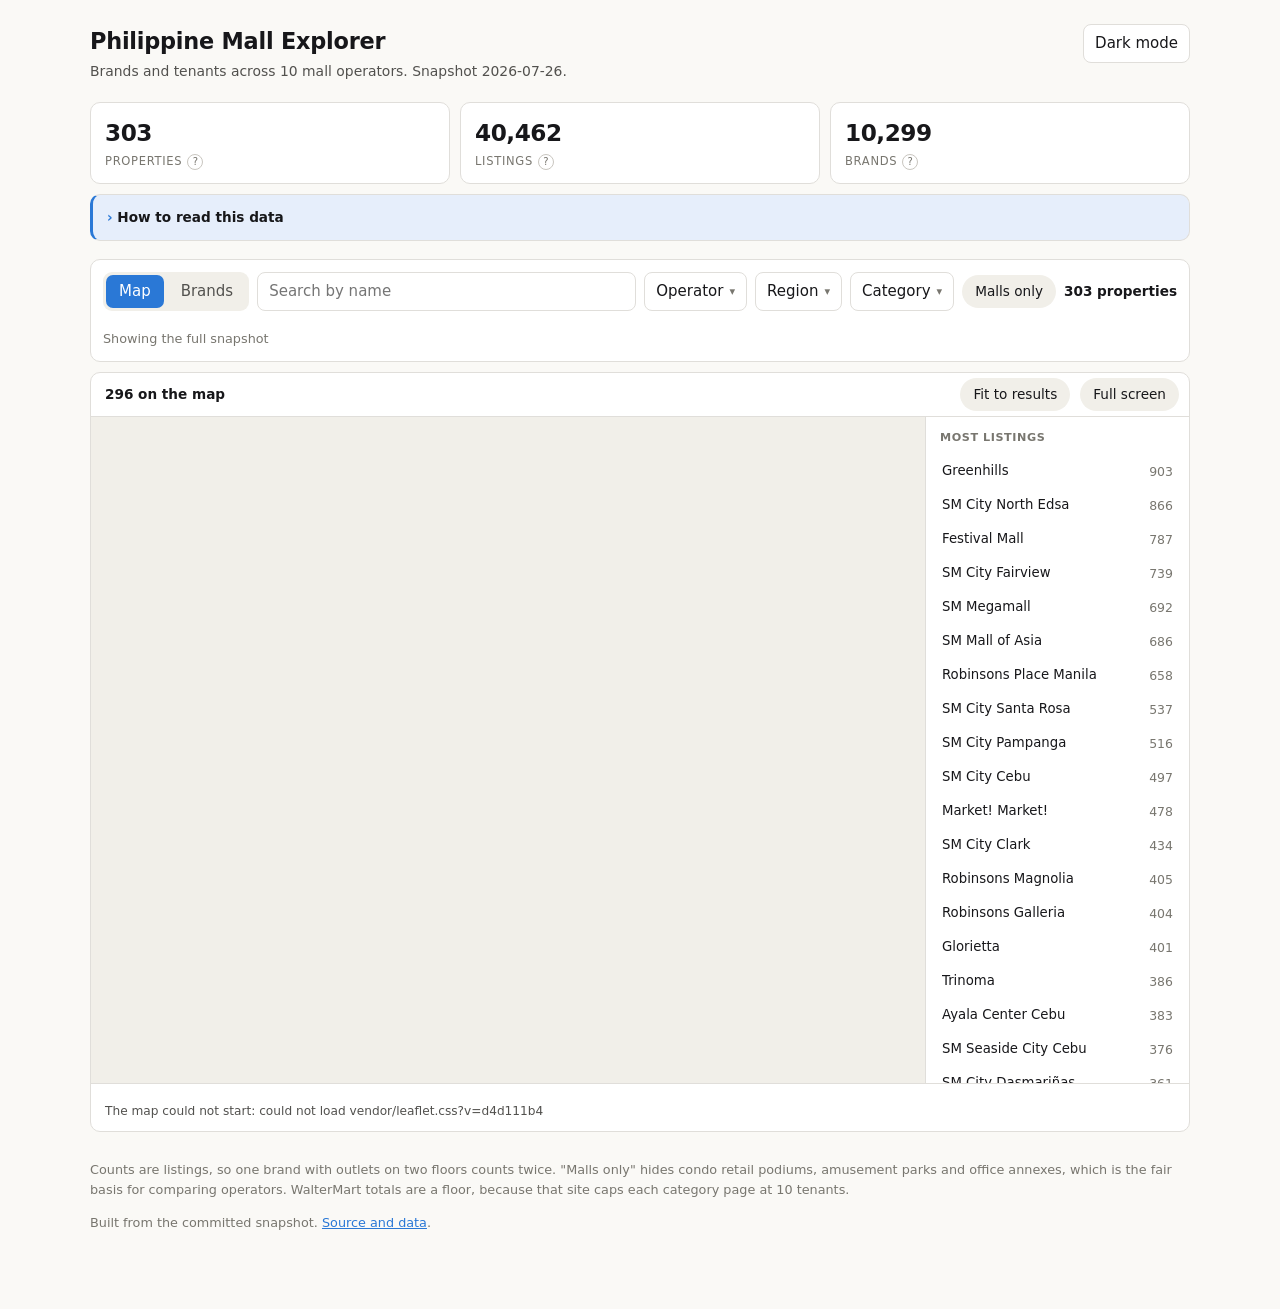
==== 4_website/site/index.html @ 9be8a609 "give the map the whole screen, and give the page back The map is what the page is for and it lived i" ====
<!doctype html>
<html lang="en">
<head>
<meta charset="utf-8">
<meta name="viewport" content="width=device-width, initial-scale=1">
<title>Philippine Mall Explorer</title>
<meta name="description" content="Search brands and tenants across Philippine mall operators.">
<!-- Strict policy: no inline script, and code only from this directory. The one
     remote origin is the map tile host, and the img-src below is rewritten from
     MALLSCAPE_TILE_URL at build time so the two can never disagree. -->
<meta http-equiv="Content-Security-Policy"
      content="default-src 'none'; script-src 'self'; style-src 'self'; connect-src 'self'; img-src 'self' data: https://tile.openstreetmap.org; base-uri 'none'; form-action 'none';">
<meta name="referrer" content="no-referrer">
<link rel="icon" href="data:image/svg+xml,%3Csvg xmlns='http://www.w3.org/2000/svg' viewBox='0 0 16 16'%3E%3Crect width='16' height='16' rx='3' fill='%232a78d6'/%3E%3C/svg%3E">
<link rel="stylesheet" href="styles.css?v=d4d111b4">
</head>
<body data-bundle="data-2884f60b8b26.json" data-snapshot="2026-07-26"
      data-tiles="https://tile.openstreetmap.org/{z}/{x}/{y}.png"
      data-tile-attribution="© OpenStreetMap contributors"
      data-tile-referrer="strict-origin-when-cross-origin"
      data-assets="d4d111b4">
<div class="wrap">

  <header>
    <div>
      <h1>Philippine Mall Explorer</h1>
      <p class="sub">Brands and tenants across <span id="opcount">...</span> mall operators. Snapshot <span id="date">loading</span>.</p>
    </div>
    <div class="spacer"></div>
    <button id="theme" type="button">Dark mode</button>
  </header>

  <p id="loading" class="empty">Loading data.</p>
  <p id="error" class="empty" hidden role="alert"></p>

  <main id="app" hidden>
    <div class="stats" id="stats"></div>
    <details class="quality" id="quality">
      <summary>How to read this data</summary>
      <p id="qualityText"></p>
    </details>

    <div class="controls">
      <div class="tabs" role="tablist" aria-label="What to browse">
        <button id="tab-map" type="button" role="tab" aria-selected="true">Map</button>
        <button id="tab-brands" type="button" role="tab" aria-selected="false">Brands</button>
      </div>

      <label class="search">
        <input id="q" type="search" placeholder="Search by name" autocomplete="off" spellcheck="false" aria-label="Search by name">
      </label>

      <div class="dd" id="dd-chain"></div>
      <div class="dd" id="dd-region"></div>
      <div class="dd" id="dd-category"></div>

      <button id="mallsOnly" class="chip" type="button" aria-pressed="false"
              title="Hides condo retail podiums, amusement parks and office annexes, so operators are compared on malls alone.">Malls only</button>
      <button id="reset" class="chip" type="button" hidden>Clear filters</button>
      <button id="focus" class="chip chip--focus" type="button" hidden></button>

      <span class="count" id="count"></span>
      <div class="hits" id="hits" hidden></div>
      <span class="scope" id="scope" aria-live="polite"></span>
    </div>

    <div class="panel map-panel" id="mapPanel">
      <div class="mapbar">
        <span class="mapcount" id="mapcount"></span>
        <button id="mapfit" class="chip" type="button">Fit to results</button>
        <button id="mapfull" class="chip" type="button" aria-pressed="false">Full screen</button>
      </div>
      <div class="mapgrid">
        <div id="map" aria-label="Map of Philippine mall properties" tabindex="0"></div>
        <aside class="maplist" id="maplist" aria-label="Properties shown on the map"></aside>
      </div>
      <p class="mapnote" id="mapnote"></p>
    </div>

    <div class="panel" id="listPanel" hidden>
      <div class="thead">
        <div>Name</div>
        <div class="hide-sm" id="col-2">Category</div>
        <div class="n reach" id="col-3">Reach<button class="help" type="button" id="help-rank"
             title="How many separate malls carry this brand, and that as a share of the malls matching your filters.">?</button></div>
      </div>
      <div class="viewport" id="viewport" tabindex="0">
        <div class="sizer" id="sizer"><div class="window" id="window"></div></div>
      </div>
      <p class="empty" id="empty" hidden>Nothing matches those filters.</p>
    </div>

    <footer>
      <p>
        Counts are listings, so one brand with outlets on two floors counts twice.
        "Malls only" hides condo retail podiums, amusement parks and office annexes,
        which is the fair basis for comparing operators. WalterMart totals are a
        floor, because that site caps each category page at 10 tenants.
      </p>
      <p>Built from the committed snapshot. <a href="https://github.com/alpharomercoma/philippine-mall-explorer">Source and data</a>.</p>
    </footer>
  </main>

</div>
<script src="app.js?v=d4d111b4" type="module"></script>
</body>
</html>
---- 4_website/site/styles.css ----
/* Philippine Mall Explorer
   Color budget follows 60/30/10:
     60% surface  -- page and card backgrounds
     30% structure -- text, borders, secondary fills
     10% accent    -- one blue, reserved for interactive state and data marks
   No gradients anywhere. Both themes are selected values, not an inverted flip. */

:root {
  color-scheme: light;
  --surface: #faf9f6;
  --surface-2: #ffffff;
  --surface-3: #f1efe9;
  --line: #e0deda;
  --line-strong: #c9c6c0;
  --ink: #17171a;
  --ink-2: #52514e;
  --ink-3: #78766f;
  --accent: #2a78d6;
  --accent-ink: #ffffff;
  --accent-soft: #e6eefb;
  --accent-2: #1baf7a;   /* second validated hue, category dots only */
  --radius: 10px;
  --row-h: 44px;
}

:root[data-theme="dark"] {
  color-scheme: dark;
  --surface: #131315;
  --surface-2: #1a1a1d;
  --surface-3: #232327;
  --line: #2e2e33;
  --line-strong: #43434a;
  --ink: #f4f4f2;
  --ink-2: #b9b8b3;
  --ink-3: #8b8a85;
  --accent: #3987e5;
  --accent-ink: #0b1420;
  --accent-soft: #17263a;
  --accent-2: #199e70;
}

@media (prefers-color-scheme: dark) {
  :root:not([data-theme="light"]) {
    color-scheme: dark;
    --surface: #131315;
    --surface-2: #1a1a1d;
    --surface-3: #232327;
    --line: #2e2e33;
    --line-strong: #43434a;
    --ink: #f4f4f2;
    --ink-2: #b9b8b3;
    --ink-3: #8b8a85;
    --accent: #3987e5;
    --accent-ink: #0b1420;
    --accent-soft: #17263a;
    --accent-2: #199e70;
  }
}

* { box-sizing: border-box; }

body {
  margin: 0;
  background: var(--surface);
  color: var(--ink);
  font: 15px/1.55 ui-sans-serif, system-ui, -apple-system, "Segoe UI", Roboto, sans-serif;
  -webkit-text-size-adjust: 100%;
}

.wrap { max-width: 1140px; margin: 0 auto; padding: 24px 20px 64px; }

/* ---------- header ---------- */
header { display: flex; align-items: flex-start; gap: 16px; flex-wrap: wrap; }
h1 { font-size: 1.4rem; margin: 0; letter-spacing: -0.01em; }
.sub { color: var(--ink-2); font-size: 0.87rem; margin: 2px 0 0; }
.spacer { flex: 1 1 auto; }

button, select, input {
  font: inherit;
  color: inherit;
  background: var(--surface-2);
  border: 1px solid var(--line);
  border-radius: 8px;
  padding: 7px 11px;
  min-height: 38px;
}
button { cursor: pointer; }
button:hover, select:hover { border-color: var(--line-strong); }
button:focus-visible, select:focus-visible, input:focus-visible {
  outline: 2px solid var(--accent);
  outline-offset: 1px;
}

/* ---------- stat tiles ---------- */
.stats {
  display: grid;
  grid-template-columns: repeat(auto-fit, minmax(132px, 1fr));
  gap: 10px;
  margin: 20px 0 8px;
}
.stat {
  background: var(--surface-2);
  border: 1px solid var(--line);
  border-radius: var(--radius);
  padding: 12px 14px;
}
.stat b { display: block; font-size: 1.45rem; letter-spacing: -0.02em; font-variant-numeric: tabular-nums; }
.stat span { display: block; color: var(--ink-3); font-size: 0.72rem; text-transform: uppercase; letter-spacing: 0.06em; margin-top: 2px; }
.quality { margin: 10px 0 18px; padding: 12px 14px; background: var(--accent-soft); border: 1px solid var(--line); border-left: 3px solid var(--accent); border-radius: var(--radius); color: var(--ink-2); }
.quality strong { color: var(--ink); font-size: 0.85rem; }
.quality p { margin: 3px 0 0; font-size: 0.84rem; }

/* ---------- controls ---------- */
.controls {
  display: flex;
  flex-wrap: wrap;
  gap: 8px;
  align-items: center;
  margin: 18px 0 10px;
  padding: 12px;
  background: var(--surface-2);
  border: 1px solid var(--line);
  border-radius: var(--radius);
}
.search { flex: 1 1 240px; min-width: 0; display: flex; }
.search input { width: 100%; }
.tabs { display: flex; gap: 4px; background: var(--surface-3); padding: 3px; border-radius: 9px; }
.tabs button { border: 0; background: transparent; min-height: 32px; padding: 5px 13px; border-radius: 7px; color: var(--ink-2); }
.tabs button[aria-selected="true"] { background: var(--accent); color: var(--accent-ink); }
.chip {
  border-radius: 999px;
  padding: 5px 12px;
  min-height: 32px;
  font-size: 0.85rem;
  background: var(--surface-3);
  border: 1px solid transparent;
}
.chip[aria-pressed="true"] { background: var(--accent-soft); border-color: var(--accent); color: var(--ink); }
.count { color: var(--ink); font-size: 0.85rem; margin-left: auto; font-variant-numeric: tabular-nums; font-weight: 600; }
.scope { width: 100%; color: var(--ink-3); font-size: 0.8rem; }

/* ---------- table ---------- */
.panel { background: var(--surface-2); border: 1px solid var(--line); border-radius: var(--radius); overflow: hidden; }
.thead, .row {
  display: grid;
  grid-template-columns: minmax(0, 1fr) 110px 160px;
  align-items: center;
  gap: 10px;
  padding: 0 14px;
}
.thead {
  min-height: 38px;
  border-bottom: 1px solid var(--line);
  color: var(--ink-3);
  font-size: 0.72rem;
  text-transform: uppercase;
  letter-spacing: 0.05em;
  background: var(--surface-2);
}
.thead .n, .row .n { text-align: right; font-variant-numeric: tabular-nums; }

/* virtual list: only the visible window is in the DOM */
.viewport { height: 60vh; min-height: 320px; overflow-y: auto; overflow-x: hidden; position: relative; }
.sizer { position: relative; width: 100%; }
.window { position: absolute; top: 0; left: 0; right: 0; }
.row {
  height: var(--row-h);
  border-bottom: 1px solid var(--line);
  cursor: pointer;
  background: none;
  width: 100%;
  border-left: 0; border-right: 0; border-top: 0;
  text-align: left;
  border-radius: 0;
  min-height: 0;
}
.row:hover { background: var(--surface-3); }
.row[aria-expanded="true"] { background: var(--accent-soft); }
.row.has-quality-flag .name::after { content: " •"; color: var(--accent); }
.name { min-width: 0; overflow: hidden; text-overflow: ellipsis; white-space: nowrap; }
.muted { color: var(--ink-3); font-size: 0.82rem; }

/* Reach: the count with its share beside it. The column header names the
   denominator, so the percentage is never orphaned. */
.reach { display: flex; align-items: baseline; justify-content: flex-end; gap: 7px; }
.reach b { font-variant-numeric: tabular-nums; font-weight: 600; }
.reach .pct { color: var(--ink-3); font-size: 0.78rem; font-variant-numeric: tabular-nums; min-width: 30px; text-align: right; }
.thead .reach { justify-content: flex-end; }

.detail { padding: 12px 14px; border-bottom: 1px solid var(--line); background: var(--surface-3); }
.detail h3 { margin: 0 0 8px; font-size: 0.82rem; text-transform: uppercase; letter-spacing: 0.05em; color: var(--ink-3); }
.quality-note { margin: 0 0 8px; color: var(--ink-2); font-size: 0.82rem; }
.pills { display: flex; flex-wrap: wrap; gap: 6px; }
.pill { background: var(--surface-2); border: 1px solid var(--line); border-radius: 999px; padding: 3px 10px; font-size: 0.82rem; }

.empty { padding: 40px 16px; text-align: center; color: var(--ink-3); }
footer { margin-top: 28px; color: var(--ink-3); font-size: 0.8rem; }
footer a { color: var(--accent); }
code { background: var(--surface-3); border-radius: 4px; padding: 1px 5px; font-size: 0.85em; }

@media (max-width: 640px) {
  .wrap { padding: 16px 12px 48px; }
  .thead, .row { grid-template-columns: minmax(0, 1fr) 116px; gap: 8px; }
  .thead .hide-sm, .row .hide-sm { display: none; }
  .viewport { height: 56vh; }
  .count { width: 100%; margin: 2px 0 0; }
}

@media (prefers-reduced-motion: reduce) {
  * { transition: none !important; animation: none !important; }
}

/* ---------- explanations ---------- */
.help {
  display: inline-flex; align-items: center; justify-content: center;
  width: 16px; height: 16px; margin-left: 5px; padding: 0;
  border-radius: 50%; border: 1px solid var(--line-strong);
  background: transparent; color: var(--ink-3);
  font-size: 10px; line-height: 1; min-height: 0; cursor: help;
}
.help:hover { border-color: var(--accent); color: var(--accent); }
/* The popover is a <span> inside .stat span and inside .thead, both of which
   style their spans as small uppercase labels and match it directly. Those
   selectors carry specificity (0,1,1), so this rule has to exceed them or the
   tooltip renders as tiny uppercase text and reads as a stray label. */
.wrap .help-popover {
  position: absolute; z-index: 30; top: calc(100% + 6px); left: 0;
  width: min(300px, 80vw); padding: 10px 12px;
  background: var(--surface-2); border: 1px solid var(--line-strong);
  border-radius: 8px; box-shadow: 0 6px 20px rgba(0, 0, 0, 0.14);
  color: var(--ink); font-size: 0.82rem; font-weight: 400;
  line-height: 1.45; text-transform: none; letter-spacing: normal;
  text-align: left; white-space: normal; display: block;
}
.stat { position: relative; }
.stat span { display: flex; align-items: center; }

/* ---------- mobile presentation ---------- */
@media (max-width: 640px) {
  .stats { grid-template-columns: repeat(2, 1fr); gap: 8px; }
  .stat { padding: 10px 12px; }
  .stat b { font-size: 1.2rem; }
  .stat:first-child { grid-column: 1 / -1; }
  .stat:first-child b { font-size: 1.7rem; }
  .controls { padding: 10px; gap: 6px; }
  .search { flex: 1 1 100%; order: -1; }
  .tabs { flex: 1 1 100%; }
  .tabs button { flex: 1; }
  select { flex: 1 1 calc(50% - 3px); min-width: 0; }
  #mallsOnly { flex: 1 1 100%; }
  .row .n { font-weight: 600; }
  .detail { padding: 10px 12px; }
  .pill { font-size: 0.78rem; padding: 3px 8px; }
  footer { font-size: 0.76rem; }
}

/* ---------- multi-select dropdowns ----------
   A compact trigger in the control row opens a box of checkboxes, so several
   values can be active at once without the controls growing. */
.dd { position: relative; }
.dd > button {
  display: inline-flex; align-items: center; gap: 6px;
  background: var(--surface-2); border: 1px solid var(--line);
  border-radius: 8px; padding: 7px 11px; min-height: 38px;
  white-space: nowrap;
}
.dd > button[aria-expanded="true"] { border-color: var(--accent); }
.dd .badge {
  background: var(--accent); color: var(--accent-ink);
  border-radius: 999px; padding: 0 6px; min-width: 18px;
  font-size: 0.72rem; line-height: 18px; text-align: center;
  font-variant-numeric: tabular-nums;
}
.dd .caret { color: var(--ink-3); font-size: 0.7rem; }

.dd-panel {
  position: absolute; z-index: 20; top: calc(100% + 5px); left: 0;
  min-width: 232px; max-height: 320px; overflow-y: auto;
  background: var(--surface-2); border: 1px solid var(--line-strong);
  border-radius: var(--radius); padding: 5px;
  box-shadow: 0 6px 20px rgba(0, 0, 0, 0.10);
}
:root[data-theme="dark"] .dd-panel { box-shadow: 0 6px 20px rgba(0, 0, 0, 0.5); }
.dd-panel[hidden] { display: none; }
.dd-opt {
  display: flex; align-items: center; gap: 9px; width: 100%;
  padding: 7px 9px; border: 0; border-radius: 7px; background: none;
  text-align: left; min-height: 36px; font-size: 0.88rem;
}
.dd-opt:hover:not(:disabled) { background: var(--surface-3); }
.dd-opt:disabled { opacity: 0.4; cursor: not-allowed; }
.dd-opt .box {
  width: 15px; height: 15px; flex: 0 0 15px; border-radius: 4px;
  border: 1.5px solid var(--line-strong); display: inline-flex;
  align-items: center; justify-content: center; font-size: 10px;
  color: var(--accent-ink);
}
.dd-opt[aria-checked="true"] .box { background: var(--accent); border-color: var(--accent); }
.dd-panel--cat .dd-opt[aria-checked="true"] .box { background: var(--accent-2); border-color: var(--accent-2); }
.dd-opt .label { flex: 1 1 auto; min-width: 0; overflow: hidden; text-overflow: ellipsis; }
.dd-opt .n2 { color: var(--ink-3); font-size: 0.78rem; font-variant-numeric: tabular-nums; }

@media (max-width: 640px) {
  .dd { flex: 1 1 calc(50% - 3px); }
  .dd > button { width: 100%; justify-content: space-between; }
  .dd-panel { min-width: 100%; max-height: 260px; }
}

/* ---------- layering ----------
   Leaflet brings its own z-index scale: panes at 400-700, its controls at 800,
   popups at 1000. Those numbers are only Leaflet's business if something
   contains them, and nothing did. `.leaflet-container` is positioned with
   `z-index: auto`, which forms no stacking context, so all of them competed in
   the root context against ours - and 400 beats the 20 on an open dropdown.
   The panel was laid out, styled, and painted over by the tiles.

   Hit testing could not see it: `.leaflet-tile-container` sets
   `pointer-events: none`, so elementFromPoint returned the panel while the
   reader saw the map. Only pixels catch this, which is what the e2e test reads.

   `isolation: isolate` contains the map's scale without inventing a z-index for
   it. The rest is stated rather than left to the painting order of
   non-positioned stacking contexts: the blocks that open things over the map
   sit above it, in the order they overlap each other.

   That order is not decorative. Each block's overlay hangs downward into the
   block below - tooltips from the tiles into the controls, dropdowns from the
   controls over the map - and the two can be open together, because opening a
   dropdown dismisses a tooltip but opening a tooltip leaves a dropdown alone.
   Giving the tiles and the controls the same layer let tree order decide, and
   the control bar sliced the last line off every stat explanation. */
#map { isolation: isolate; }
.stats { position: relative; z-index: 2; }
.controls { position: relative; z-index: 1; }

/* ---------- map ----------
   leaflet.css is injected at runtime, so it lands after this file and wins any
   tie on specificity. Every override below is therefore scoped by #mapPanel,
   which no Leaflet selector can reach. */
.map-panel { padding: 0; }
.mapbar {
  display: flex; align-items: center; gap: 10px;
  height: 44px; padding: 0 10px 0 14px;
  border-bottom: 1px solid var(--line);
}
.mapcount {
  margin-right: auto; font-size: 0.85rem; font-weight: 600;
  font-variant-numeric: tabular-nums;
}
/* The archipelago is roughly 17 degrees tall and 11 wide, so a short, wide
   canvas forces a zoom level where most of the view is sea. Height buys back
   zoom; the list column absorbs the width the map cannot use. */
.mapgrid {
  display: grid;
  grid-template-columns: minmax(0, 1fr) 264px;
  /* The height lives on the row, not on the map. Put it on the map alone and
     the list, which has no intrinsic limit, stretches the row to 309 items. */
  height: clamp(400px, 74vh, 760px);
}
#map {
  height: 100%;
  width: 100%;
  background: var(--surface-3);
}

/* ---------- full screen ----------
   Two mechanisms, one rule set. `:fullscreen` covers the real thing; the class
   covers browsers that refuse it for a non-video element, which is Safari on
   iOS. Both need the same thing from the layout, so neither gets its own idea
   of what full screen looks like.

   The height is the whole point. `.mapgrid` is normally a fixed 74vh band and
   on a narrow screen it is `auto` with the map at its own clamp, so without
   these overrides "full screen" would be a taller page rather than a full map.
   The panel becomes a column: bar and note keep their content height, the grid
   takes the rest. */
#mapPanel:fullscreen,
.map-panel--full {
  display: flex;
  flex-direction: column;
  border-radius: 0;
  background: var(--surface-2);
}
/* Only the fallback needs positioning; the real one is already the whole
   screen. It sits above the page's own scale, where .stats is 2 and
   .controls is 1. */
.map-panel--full {
  position: fixed;
  inset: 0;
  z-index: 10;
}
/* Height only. The columns are left to the responsive rules above: restating
   them here pinned the 264px list at every width, and on a 390px phone that
   left the map 124px wide - "full screen" made it smaller. */
#mapPanel:fullscreen .mapgrid,
.map-panel--full .mapgrid {
  height: auto;
  min-height: 0;      /* a grid child scrolls instead of growing the row */
  flex: 1 1 auto;
  grid-template-rows: minmax(0, 1fr);
}
#mapPanel:fullscreen .maplist,
.map-panel--full .maplist { max-height: none; }
#mapPanel:fullscreen #map,
.map-panel--full #map { height: 100%; }

/* Narrow: one column, so the map takes the height and the list keeps a strip
   under it rather than half the screen. */
@media (max-width: 900px) {
  #mapPanel:fullscreen .mapgrid,
  .map-panel--full .mapgrid { grid-template-rows: minmax(0, 1fr) auto; }
  /* A strip, not a half. The map is what full screen was asked for; the list
     stays reachable by scrolling within it. */
  #mapPanel:fullscreen .maplist,
  .map-panel--full .maplist { max-height: 20vh; }
}
/* Chrome paints its own black behind a fullscreen element, which shows through
   wherever the panel does not reach. */
#mapPanel:fullscreen::backdrop { background: var(--surface); }
#map:focus-visible { outline: 2px solid var(--accent); outline-offset: -2px; }

.maplist {
  border-left: 1px solid var(--line);
  min-height: 0;          /* lets a grid child scroll instead of growing */
  overflow-y: auto;
  padding: 8px;
  background: var(--surface-2);
}
.maplist h3 {
  margin: 4px 6px 8px;
  font-size: 0.7rem; text-transform: uppercase; letter-spacing: 0.05em;
  color: var(--ink-3);
}
.maplist-item {
  display: flex; align-items: center; gap: 8px; width: 100%;
  padding: 6px 8px; min-height: 34px;
  border: 0; border-radius: 7px; background: none;
  text-align: left; font-size: 0.83rem;
}
.maplist-item:hover { background: var(--surface-3); }
.maplist-item .name { flex: 1 1 auto; min-width: 0; overflow: hidden; text-overflow: ellipsis; white-space: nowrap; }
.maplist-item .n { color: var(--ink-3); font-size: 0.78rem; font-variant-numeric: tabular-nums; }

.mapnote {
  display: flex; flex-wrap: wrap; align-items: center; gap: 6px 14px;
  margin: 0; padding: 10px 14px;
  border-top: 1px solid var(--line);
  color: var(--ink-3); font-size: 0.78rem;
}
.mapnote .credit { margin-left: auto; }
.mapnote a { color: var(--accent); }
.legend { display: inline-flex; align-items: center; gap: 6px; }
.legend .dot {
  width: 11px; height: 11px; border-radius: 50%;
  background: var(--accent); border: 1.5px solid var(--accent);
}
.legend .dot--approx { background: transparent; }
.legend span { margin-right: 4px; }

/* markers: one accent hue, area carrying the value */
#mapPanel .pin { fill: var(--accent); stroke: var(--surface-2); }
#mapPanel .pin:hover { fill: var(--ink); }
#mapPanel .pin:focus-visible { outline: 2px solid var(--ink); outline-offset: 2px; }
#mapPanel .pin--approx { fill: transparent; stroke: var(--accent); stroke-dasharray: 3 2; }

#mapPanel .cluster { background: none; border: 0; }
#mapPanel .cluster-label {
  display: flex; align-items: center; justify-content: center;
  width: 100%; height: 100%; border-radius: 50%;
  background: var(--accent); color: var(--accent-ink);
  border: 2px solid var(--surface-2);
  font-size: 0.78rem; font-weight: 600; font-variant-numeric: tabular-nums;
}
#mapPanel .cluster:hover .cluster-label { background: var(--ink); }
/* A stacked cluster opens a list rather than zooming, so it does not look like
   one that zooms. The double ring reads as depth: several things on one spot. */
#mapPanel .cluster--stacked .cluster-label {
  box-shadow: 0 0 0 2px var(--accent);
}

/* Leaflet chrome, restyled to the page rather than to its own defaults */
#mapPanel .leaflet-container { font: inherit; background: var(--surface-3); }
#mapPanel .leaflet-bar a {
  background: var(--surface-2); color: var(--ink);
  border-bottom-color: var(--line);
}
#mapPanel .leaflet-bar a:hover { background: var(--surface-3); color: var(--ink); }
#mapPanel .leaflet-bar { border: 1px solid var(--line-strong); box-shadow: none; }
#mapPanel .leaflet-popup-content-wrapper,
#mapPanel .leaflet-popup-tip {
  background: var(--surface-2); color: var(--ink);
  border: 1px solid var(--line-strong); box-shadow: 0 6px 20px rgba(0, 0, 0, 0.14);
}
#mapPanel .leaflet-popup-content { margin: 12px 14px; font-size: 0.84rem; line-height: 1.5; }
#mapPanel .leaflet-popup-close-button { color: var(--ink-3); }
.popup strong { display: block; font-size: 0.94rem; }
.popup-meta { margin: 2px 0 8px; color: var(--ink-3); font-size: 0.78rem; }
/* No scroller here: a fixed height cuts the last row of pills in half, which
   reads as a rendering fault. The popup shows a short list and says how many
   more there are, so it can simply be as tall as its content. */
.popup .pills { gap: 5px; }
.popup-flag { margin: 8px 0 0; color: var(--ink-2); font-size: 0.76rem; }

/* The contents of a cluster no zoom can separate. Rows are buttons because
   they are the only way into those properties: the map has no marker of their
   own to offer. */
.stack { list-style: none; margin: 0; padding: 0; display: grid; gap: 4px; }
.stack-item {
  display: flex; align-items: baseline; gap: 10px; width: 100%;
  padding: 6px 8px; text-align: left; font: inherit; font-size: 0.84rem;
  color: var(--ink); background: var(--surface);
  border: 1px solid var(--line); border-radius: 6px; cursor: pointer;
}
.stack-item:hover { background: var(--surface-3); border-color: var(--line-strong); }
.stack-item:focus-visible { outline: 2px solid var(--accent); outline-offset: 1px; }
.stack-count {
  margin-left: auto; color: var(--ink-3);
  font-size: 0.76rem; font-variant-numeric: tabular-nums;
}
.popup-back {
  display: block; margin: 0 0 8px; padding: 0;
  font: inherit; font-size: 0.76rem; color: var(--accent);
  background: none; border: 0; cursor: pointer;
}
.popup-back:hover { text-decoration: underline; }
.popup-back:focus-visible { outline: 2px solid var(--accent); outline-offset: 2px; }

/* Tiles are a light-themed raster, so dark mode inverts them rather than
   pulling in a second tile source. Markers sit above the filter, untouched. */
:root[data-theme="dark"] #mapPanel .leaflet-tile {
  filter: invert(1) hue-rotate(180deg) brightness(0.92) contrast(0.92);
}
@media (prefers-color-scheme: dark) {
  :root:not([data-theme="light"]) #mapPanel .leaflet-tile {
    filter: invert(1) hue-rotate(180deg) brightness(0.92) contrast(0.92);
  }
}

/* the brand focus chip, and the button that sets it */
.chip--focus { background: var(--accent); color: var(--accent-ink); border-color: var(--accent); }
.chip--focus:hover { border-color: var(--accent); }
.detail h3 { display: flex; align-items: center; gap: 10px; }
.chip--map {
  text-transform: none; letter-spacing: normal;
  font-size: 0.76rem; min-height: 26px; padding: 2px 10px;
  border: 1px solid var(--line-strong); background: var(--surface-2);
  color: var(--ink-2);
}
.chip--map:hover { border-color: var(--accent); color: var(--accent); }

/* Narrow screens stack instead of hiding. The property list is no longer
   available anywhere else, so removing it here would leave a phone with a map
   and no way to read the results as a list. */
@media (max-width: 900px) {
  .mapgrid {
    grid-template-columns: minmax(0, 1fr);
    grid-template-rows: auto auto;
    height: auto;
  }
  #map { height: clamp(340px, 52vh, 520px); }
  .maplist {
    border-left: 0;
    border-top: 1px solid var(--line);
    max-height: 40vh;
  }
}

@media (max-width: 640px) {
  .mapbar { padding: 0 8px 0 12px; }
  .mapnote { font-size: 0.74rem; padding: 9px 12px; }
  .mapnote .credit { margin-left: 0; }
}

/* ---------- brand hits under the search box ----------
   The bridge from a brand query to the map. Without it, typing a brand name in
   the map view filters property names and finds nothing. */
.hits {
  display: flex; flex-wrap: wrap; align-items: center; gap: 6px;
  width: 100%; padding-top: 2px;
}
.hits-lead { color: var(--ink-2); font-size: 0.8rem; margin-right: 2px; }
.chip--hit {
  background: var(--accent-soft); border-color: var(--accent);
  color: var(--ink); font-size: 0.8rem;
}
.chip--hit:hover { background: var(--accent); color: var(--accent-ink); }

/* ---------- data-quality disclosure ----------
   Three sentences that never change do not deserve permanent prime space, but
   they do have to stay one click away. */
.quality summary {
  cursor: pointer; color: var(--ink); font-size: 0.85rem; font-weight: 600;
  list-style: none;
}
.quality summary::-webkit-details-marker { display: none; }
.quality summary::before { content: "\203a  "; color: var(--accent); }
.quality[open] summary::before { content: "\2039  "; }
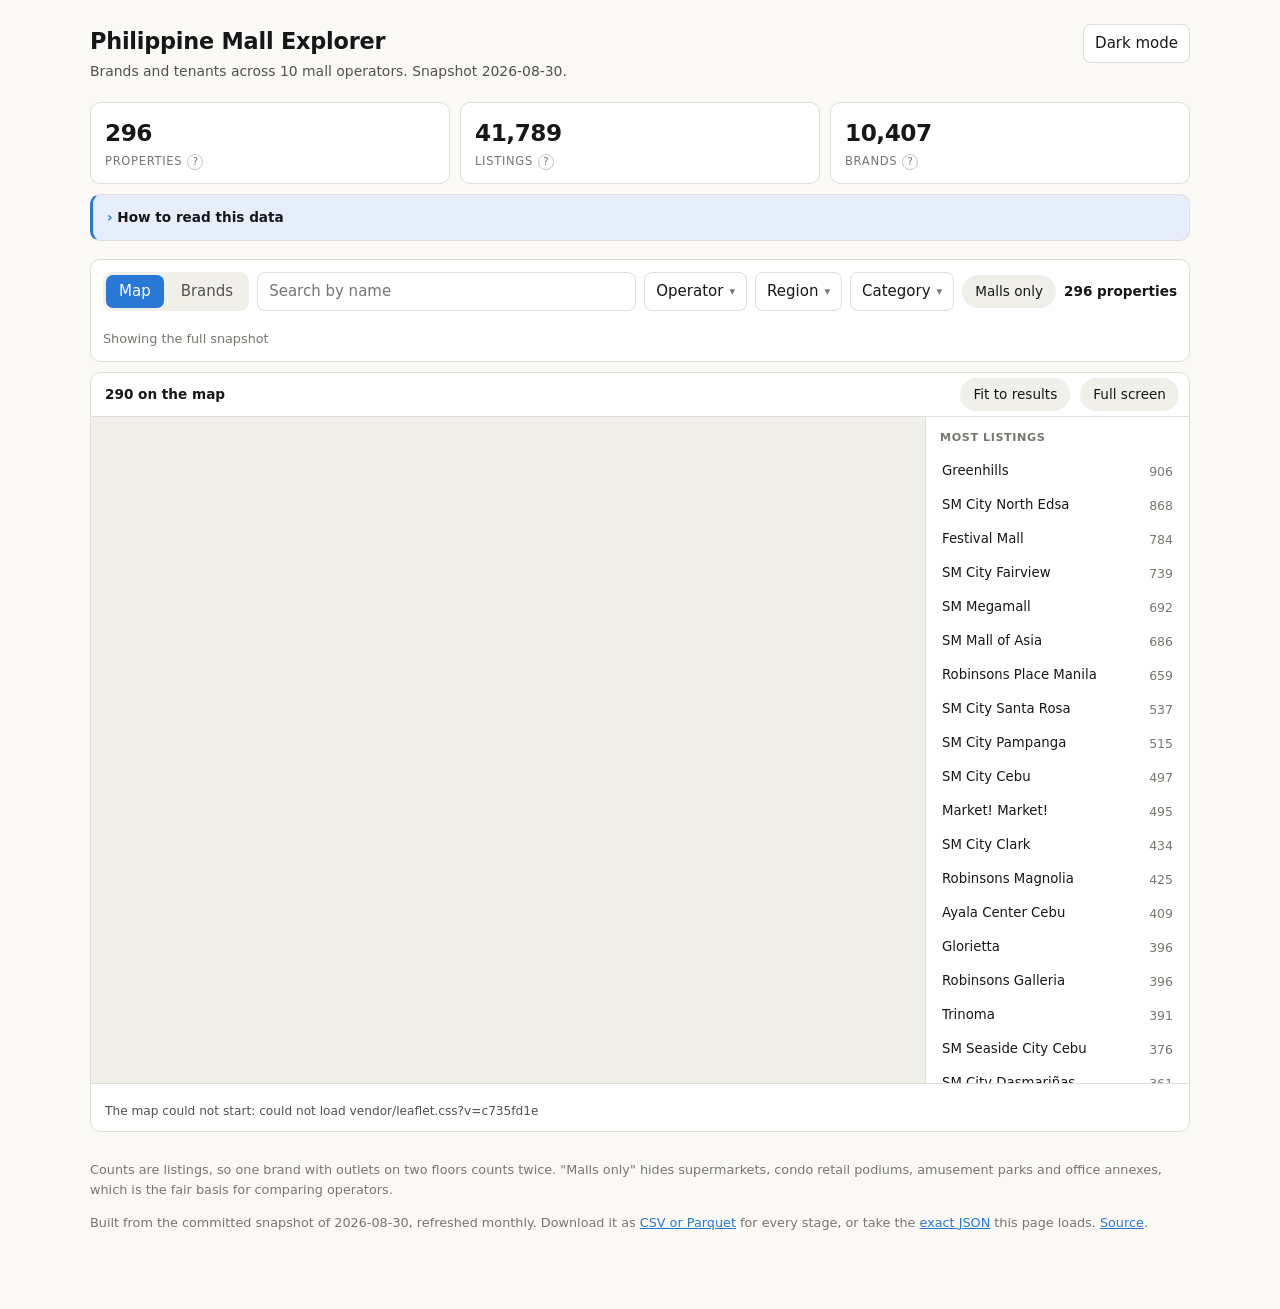
==== commit aa57643c: "Harden for monthly automated rescrapes; lift the WalterMart cap Scrape: WalterMart now crawls the un" ====
--- a/4_website/site/index.html
+++ b/4_website/site/index.html
@@ -12,13 +12,13 @@
       content="default-src 'none'; script-src 'self'; style-src 'self'; connect-src 'self'; img-src 'self' data: https://tile.openstreetmap.org; base-uri 'none'; form-action 'none';">
 <meta name="referrer" content="no-referrer">
 <link rel="icon" href="data:image/svg+xml,%3Csvg xmlns='http://www.w3.org/2000/svg' viewBox='0 0 16 16'%3E%3Crect width='16' height='16' rx='3' fill='%232a78d6'/%3E%3C/svg%3E">
-<link rel="stylesheet" href="styles.css?v=d4d111b4">
+<link rel="stylesheet" href="styles.css?v=c735fd1e">
 </head>
-<body data-bundle="data-2884f60b8b26.json" data-snapshot="2026-07-26"
+<body data-bundle="data-7a80a0310228.json" data-snapshot="2026-08-30"
       data-tiles="https://tile.openstreetmap.org/{z}/{x}/{y}.png"
       data-tile-attribution="© OpenStreetMap contributors"
       data-tile-referrer="strict-origin-when-cross-origin"
-      data-assets="d4d111b4">
+      data-assets="c735fd1e">
 <div class="wrap">
 
   <header>
@@ -55,7 +55,7 @@
       <div class="dd" id="dd-category"></div>
 
       <button id="mallsOnly" class="chip" type="button" aria-pressed="false"
-              title="Hides condo retail podiums, amusement parks and office annexes, so operators are compared on malls alone.">Malls only</button>
+              title="Hides supermarkets, condo retail podiums, amusement parks and office annexes, so operators are compared on malls alone.">Malls only</button>
       <button id="reset" class="chip" type="button" hidden>Clear filters</button>
       <button id="focus" class="chip chip--focus" type="button" hidden></button>
 
@@ -93,15 +93,21 @@
     <footer>
       <p>
         Counts are listings, so one brand with outlets on two floors counts twice.
-        "Malls only" hides condo retail podiums, amusement parks and office annexes,
-        which is the fair basis for comparing operators. WalterMart totals are a
-        floor, because that site caps each category page at 10 tenants.
+        "Malls only" hides supermarkets, condo retail podiums, amusement parks and
+        office annexes, which is the fair basis for comparing operators.
       </p>
-      <p>Built from the committed snapshot. <a href="https://github.com/alpharomercoma/philippine-mall-explorer">Source and data</a>.</p>
+      <p>
+        Built from the committed snapshot of <span class="footer-date"></span>, refreshed monthly.
+        Download it as
+        <a id="exportData" href="https://github.com/alpharomercoma/philippine-mall-explorer/tree/main/data/snapshots">CSV or Parquet</a>
+        for every stage, or take the
+        <a id="exportBundle" href="data.json">exact JSON</a> this page loads.
+        <a href="https://github.com/alpharomercoma/philippine-mall-explorer">Source</a>.
+      </p>
     </footer>
   </main>
 
 </div>
-<script src="app.js?v=d4d111b4" type="module"></script>
+<script src="app.js?v=c735fd1e" type="module"></script>
 </body>
 </html>
--- a/4_website/site/styles.css
+++ b/4_website/site/styles.css
@@ -176,7 +176,6 @@
 }
 .row:hover { background: var(--surface-3); }
 .row[aria-expanded="true"] { background: var(--accent-soft); }
-.row.has-quality-flag .name::after { content: " •"; color: var(--accent); }
 .name { min-width: 0; overflow: hidden; text-overflow: ellipsis; white-space: nowrap; }
 .muted { color: var(--ink-3); font-size: 0.82rem; }
 
@@ -189,7 +188,6 @@
 
 .detail { padding: 12px 14px; border-bottom: 1px solid var(--line); background: var(--surface-3); }
 .detail h3 { margin: 0 0 8px; font-size: 0.82rem; text-transform: uppercase; letter-spacing: 0.05em; color: var(--ink-3); }
-.quality-note { margin: 0 0 8px; color: var(--ink-2); font-size: 0.82rem; }
 .pills { display: flex; flex-wrap: wrap; gap: 6px; }
 .pill { background: var(--surface-2); border: 1px solid var(--line); border-radius: 999px; padding: 3px 10px; font-size: 0.82rem; }
 
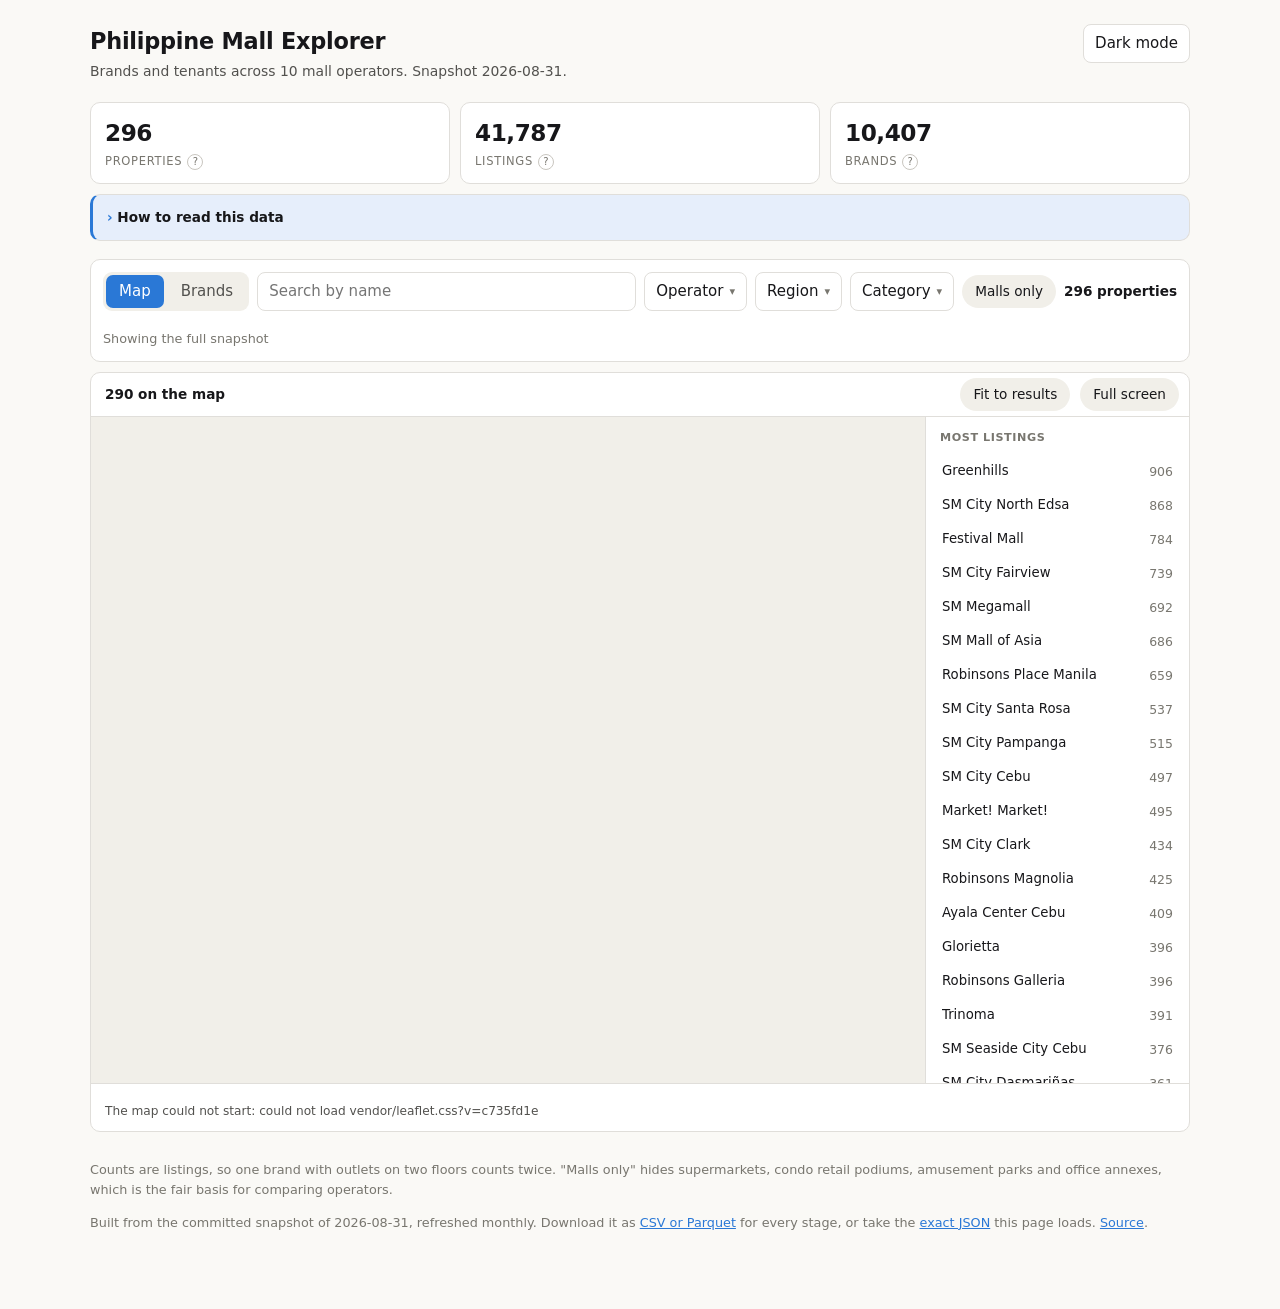
==== commit ffaab991: "snapshot 2026-08-31 via scheduled rescrape" ====
--- a/4_website/site/index.html
+++ b/4_website/site/index.html
@@ -14,7 +14,7 @@
 <link rel="icon" href="data:image/svg+xml,%3Csvg xmlns='http://www.w3.org/2000/svg' viewBox='0 0 16 16'%3E%3Crect width='16' height='16' rx='3' fill='%232a78d6'/%3E%3C/svg%3E">
 <link rel="stylesheet" href="styles.css?v=c735fd1e">
 </head>
-<body data-bundle="data-7a80a0310228.json" data-snapshot="2026-08-30"
+<body data-bundle="data-7620adaf2c5e.json" data-snapshot="2026-08-31"
       data-tiles="https://tile.openstreetmap.org/{z}/{x}/{y}.png"
       data-tile-attribution="© OpenStreetMap contributors"
       data-tile-referrer="strict-origin-when-cross-origin"
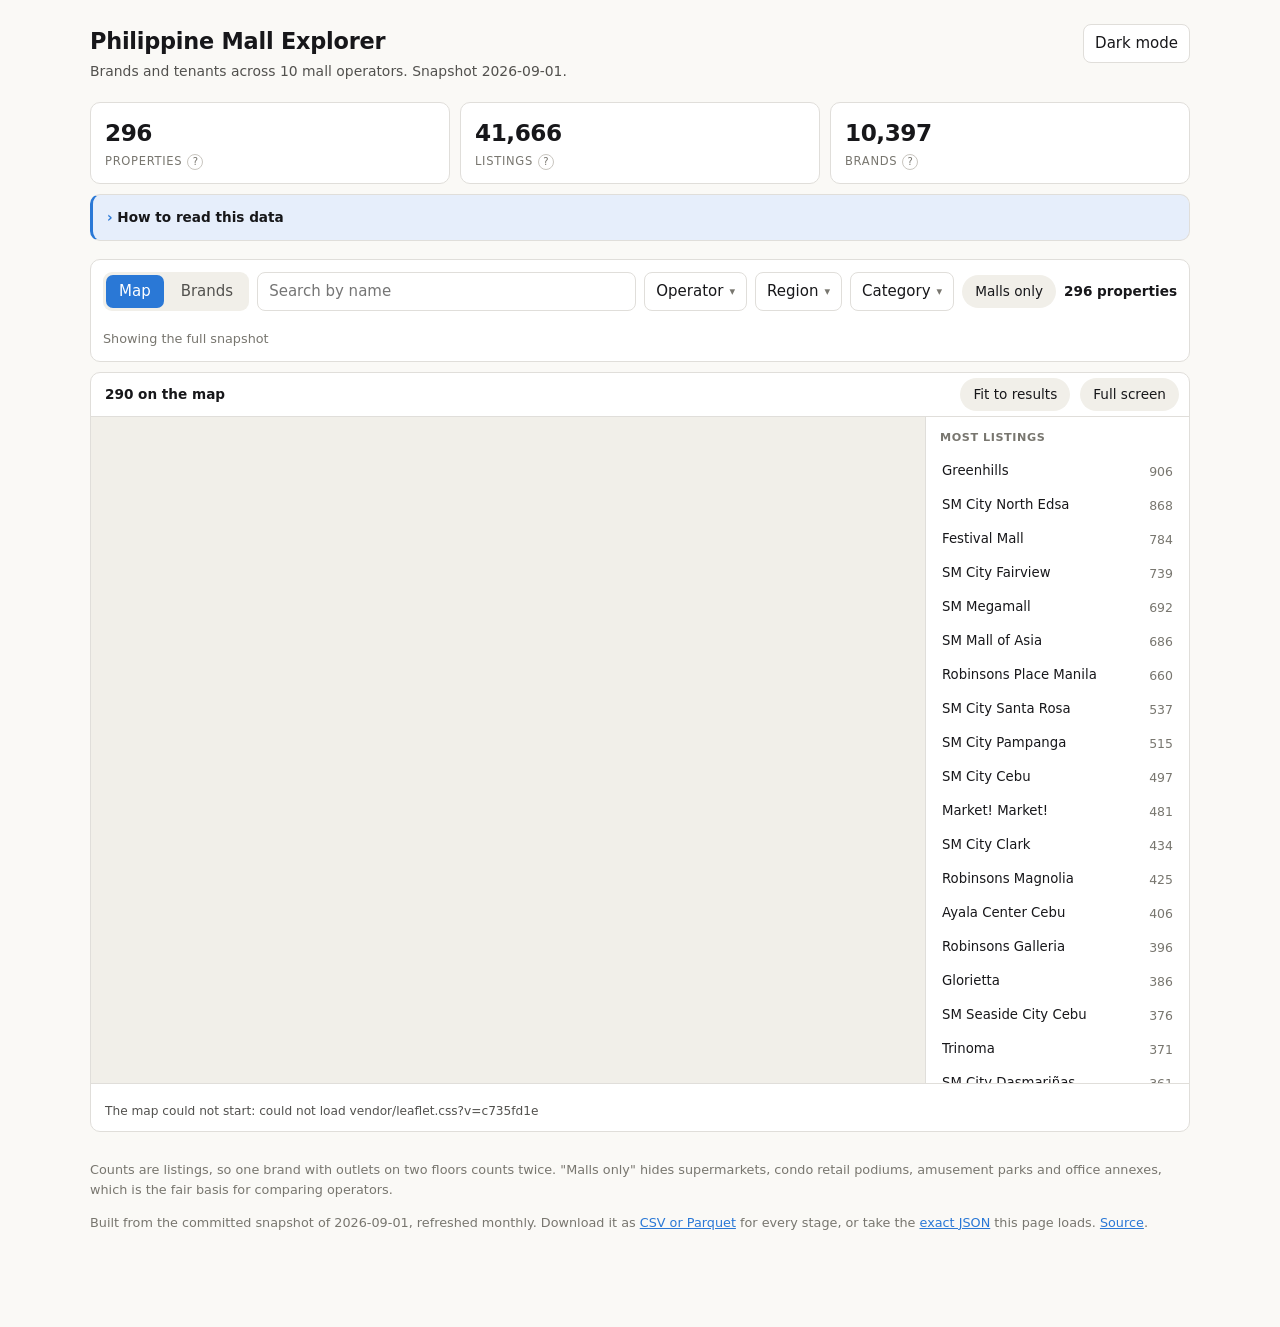
==== commit 9b10ec23: "snapshot 2026-09-02 via scheduled rescrape" ====
--- a/4_website/site/index.html
+++ b/4_website/site/index.html
@@ -14,7 +14,7 @@
 <link rel="icon" href="data:image/svg+xml,%3Csvg xmlns='http://www.w3.org/2000/svg' viewBox='0 0 16 16'%3E%3Crect width='16' height='16' rx='3' fill='%232a78d6'/%3E%3C/svg%3E">
 <link rel="stylesheet" href="styles.css?v=c735fd1e">
 </head>
-<body data-bundle="data-7620adaf2c5e.json" data-snapshot="2026-08-31"
+<body data-bundle="data-66be1a36ac0d.json" data-snapshot="2026-09-01"
       data-tiles="https://tile.openstreetmap.org/{z}/{x}/{y}.png"
       data-tile-attribution="© OpenStreetMap contributors"
       data-tile-referrer="strict-origin-when-cross-origin"
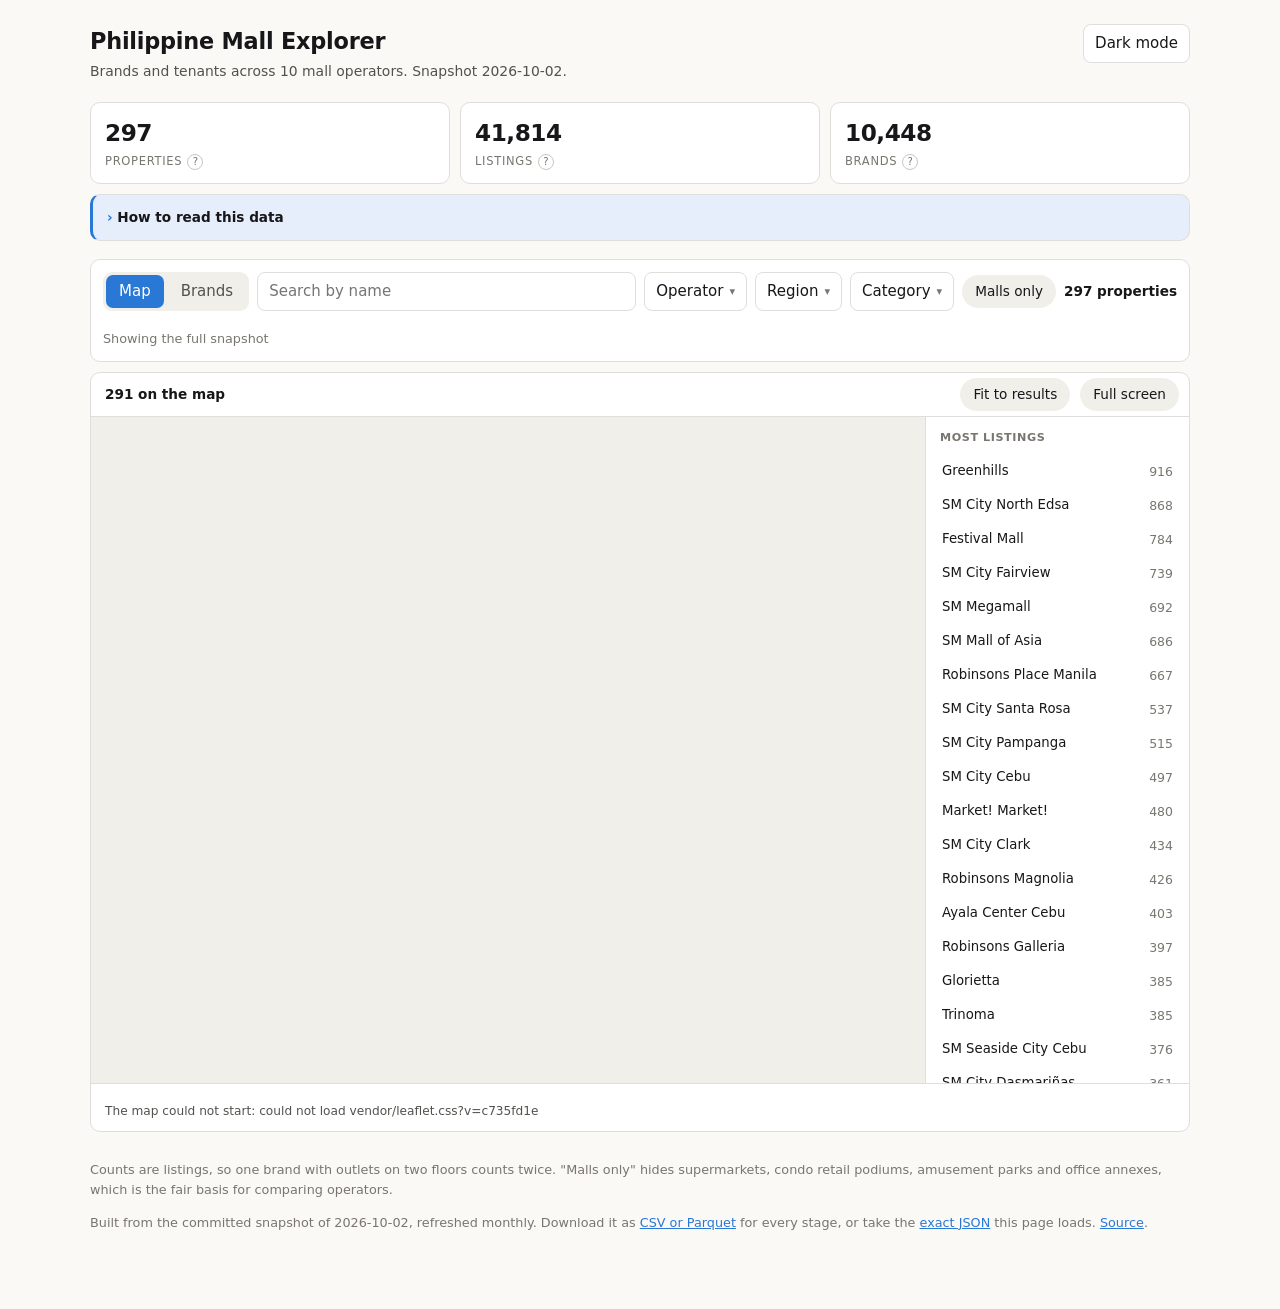
==== commit 0afa6f4c: "snapshot 2026-10-02 via scheduled rescrape" ====
--- a/4_website/site/index.html
+++ b/4_website/site/index.html
@@ -14,7 +14,7 @@
 <link rel="icon" href="data:image/svg+xml,%3Csvg xmlns='http://www.w3.org/2000/svg' viewBox='0 0 16 16'%3E%3Crect width='16' height='16' rx='3' fill='%232a78d6'/%3E%3C/svg%3E">
 <link rel="stylesheet" href="styles.css?v=c735fd1e">
 </head>
-<body data-bundle="data-66be1a36ac0d.json" data-snapshot="2026-09-01"
+<body data-bundle="data-b1d0998df7dd.json" data-snapshot="2026-10-02"
       data-tiles="https://tile.openstreetmap.org/{z}/{x}/{y}.png"
       data-tile-attribution="© OpenStreetMap contributors"
       data-tile-referrer="strict-origin-when-cross-origin"
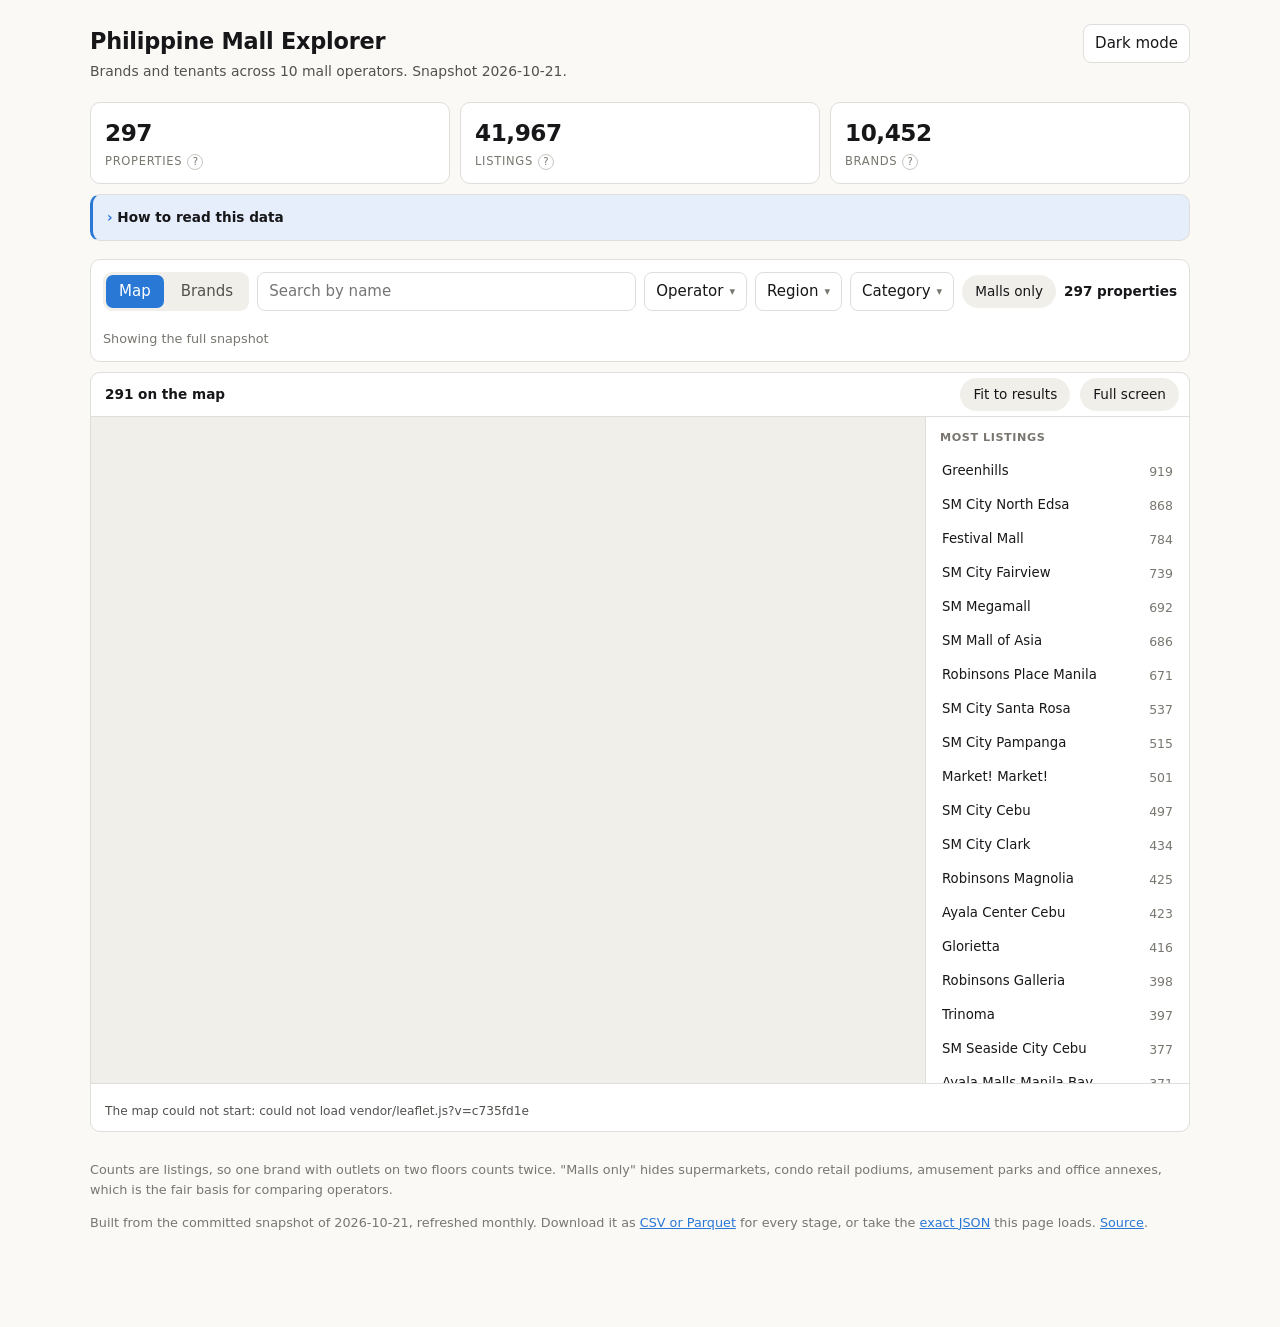
==== commit e3996f38: "snapshot 2026-10-21 via scheduled rescrape" ====
--- a/4_website/site/index.html
+++ b/4_website/site/index.html
@@ -14,7 +14,7 @@
 <link rel="icon" href="data:image/svg+xml,%3Csvg xmlns='http://www.w3.org/2000/svg' viewBox='0 0 16 16'%3E%3Crect width='16' height='16' rx='3' fill='%232a78d6'/%3E%3C/svg%3E">
 <link rel="stylesheet" href="styles.css?v=c735fd1e">
 </head>
-<body data-bundle="data-b1d0998df7dd.json" data-snapshot="2026-10-02"
+<body data-bundle="data-3e7c836e17ae.json" data-snapshot="2026-10-21"
       data-tiles="https://tile.openstreetmap.org/{z}/{x}/{y}.png"
       data-tile-attribution="© OpenStreetMap contributors"
       data-tile-referrer="strict-origin-when-cross-origin"
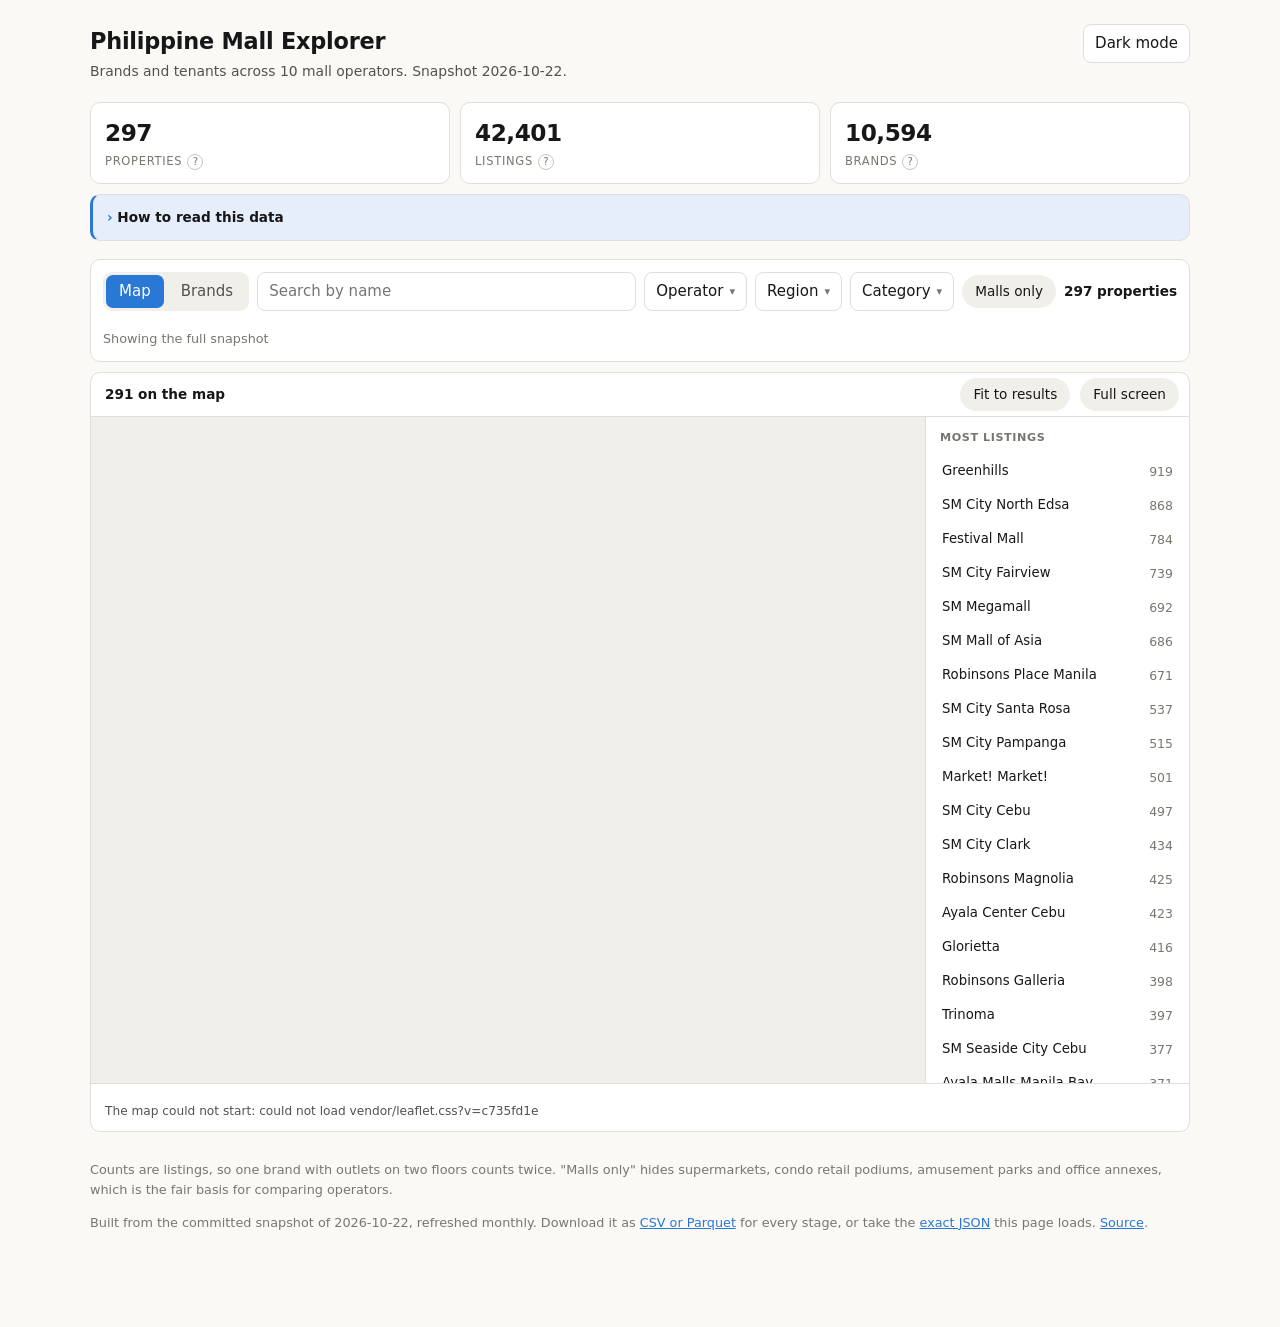
==== commit c29d7a17: "snapshot 2026-10-22 via scheduled rescrape" ====
--- a/4_website/site/index.html
+++ b/4_website/site/index.html
@@ -14,7 +14,7 @@
 <link rel="icon" href="data:image/svg+xml,%3Csvg xmlns='http://www.w3.org/2000/svg' viewBox='0 0 16 16'%3E%3Crect width='16' height='16' rx='3' fill='%232a78d6'/%3E%3C/svg%3E">
 <link rel="stylesheet" href="styles.css?v=c735fd1e">
 </head>
-<body data-bundle="data-3e7c836e17ae.json" data-snapshot="2026-10-21"
+<body data-bundle="data-c17721ac477a.json" data-snapshot="2026-10-22"
       data-tiles="https://tile.openstreetmap.org/{z}/{x}/{y}.png"
       data-tile-attribution="© OpenStreetMap contributors"
       data-tile-referrer="strict-origin-when-cross-origin"
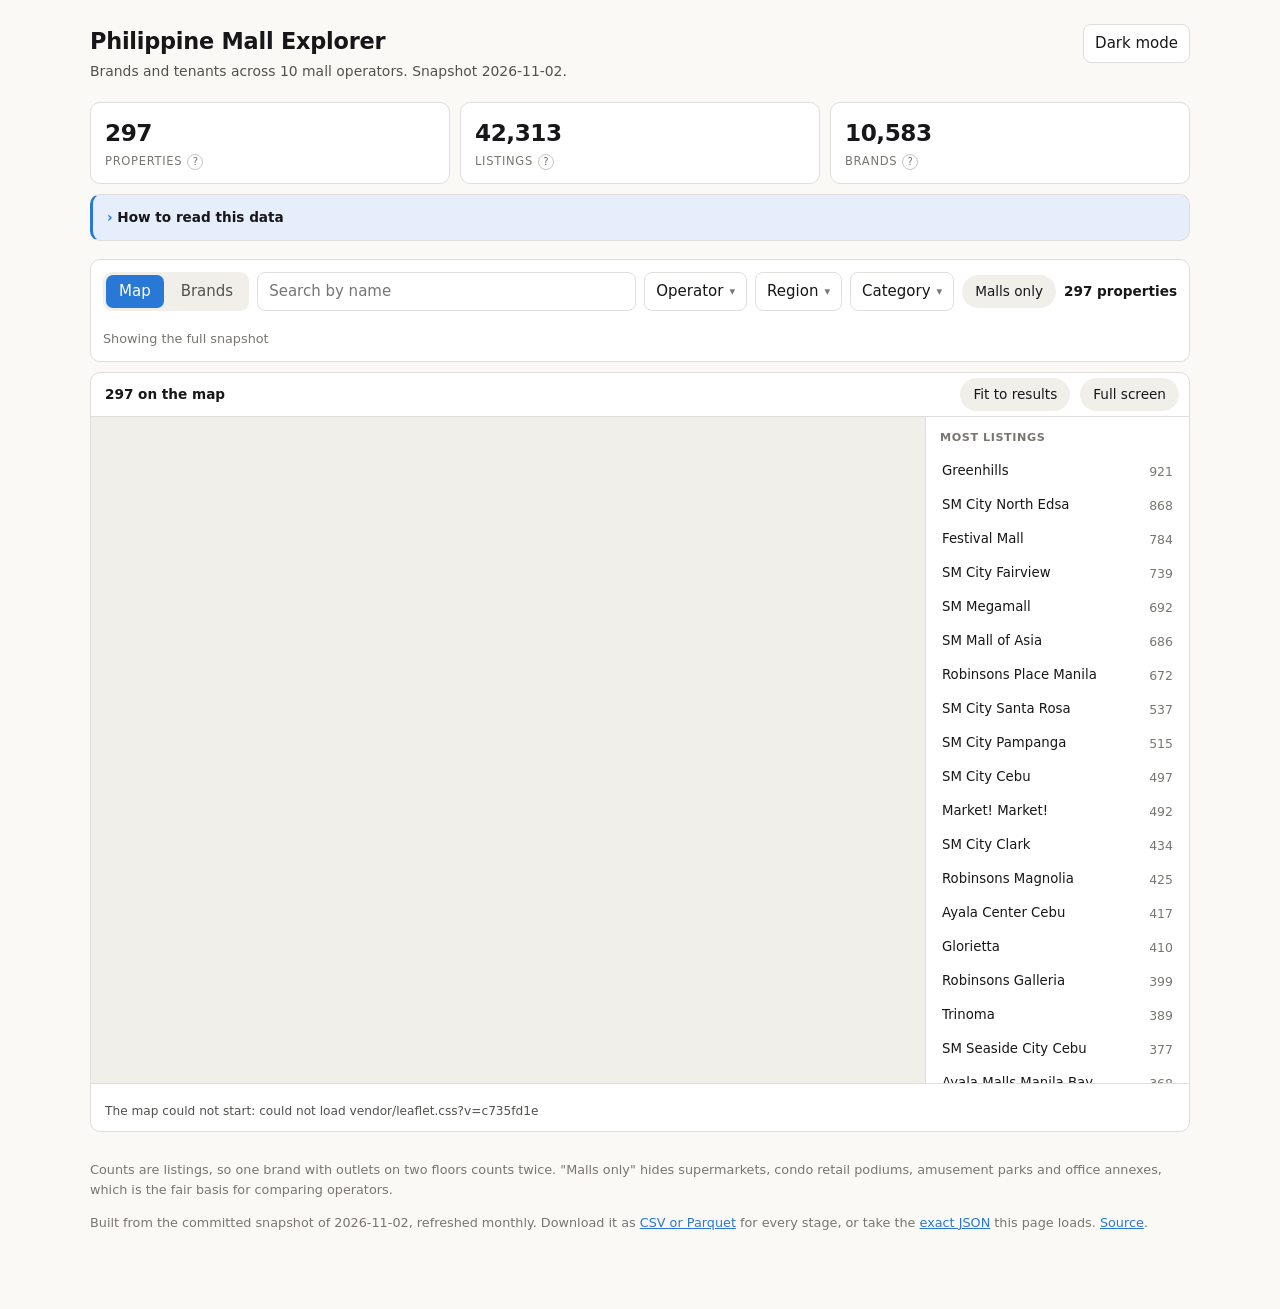
==== commit e866e9e1: "snapshot 2026-11-02 via scheduled rescrape" ====
--- a/4_website/site/index.html
+++ b/4_website/site/index.html
@@ -14,7 +14,7 @@
 <link rel="icon" href="data:image/svg+xml,%3Csvg xmlns='http://www.w3.org/2000/svg' viewBox='0 0 16 16'%3E%3Crect width='16' height='16' rx='3' fill='%232a78d6'/%3E%3C/svg%3E">
 <link rel="stylesheet" href="styles.css?v=c735fd1e">
 </head>
-<body data-bundle="data-c17721ac477a.json" data-snapshot="2026-10-22"
+<body data-bundle="data-46884ca25869.json" data-snapshot="2026-11-02"
       data-tiles="https://tile.openstreetmap.org/{z}/{x}/{y}.png"
       data-tile-attribution="© OpenStreetMap contributors"
       data-tile-referrer="strict-origin-when-cross-origin"
